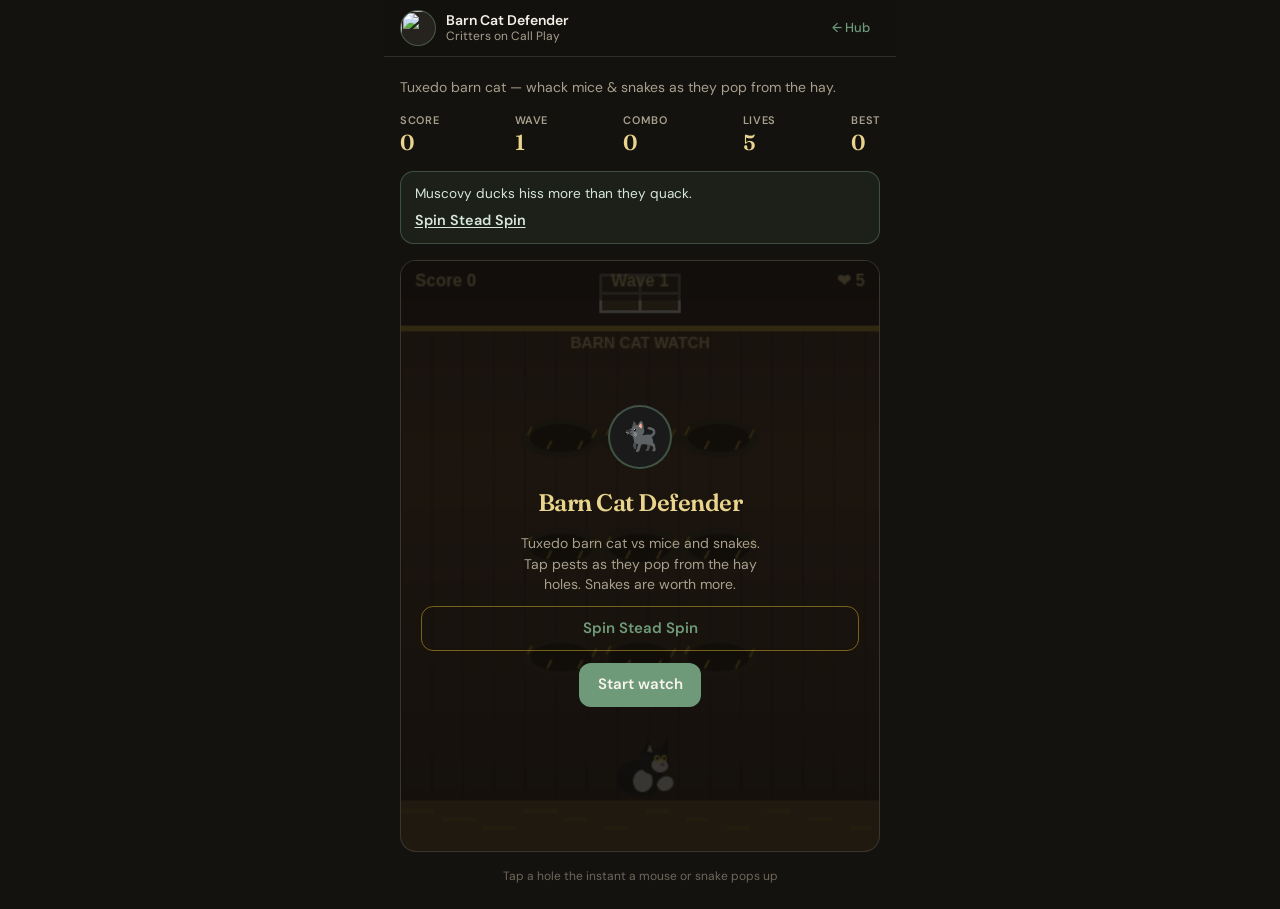
==== barn-cat.html @ 279a1c1e "Give every game a high score, a farm fact, and a plain Stead Spin link. A win is only beating the hi" ====
<!DOCTYPE html>
<html lang="en">
<head>
<meta charset="UTF-8" />
<meta name="viewport" content="width=device-width, initial-scale=1, viewport-fit=cover" />
<meta name="theme-color" content="#243028" />
<meta name="description" content="Barn Cat Defender — tuxedo cat vs mice and snakes. Critters on Call Play." />
<title>Barn Cat Defender · Critters on Call Play</title>
<link rel="icon" type="image/png" href="assets/pyrenees-logo.png" />
<link rel="preconnect" href="https://fonts.googleapis.com" />
<link rel="preconnect" href="https://fonts.gstatic.com" crossorigin />
<link href="https://fonts.googleapis.com/css2?family=DM+Sans:ital,opsz,wght@0,9..40,400;0,9..40,500;0,9..40,600;0,9..40,700&family=Fraunces:opsz,wght@9..144,500;9..144,600;9..144,700&display=swap" rel="stylesheet" />
<link rel="stylesheet" href="css/styles.css" />
</head>
<body>
<div class="app">
  <header class="site-header">
    <div class="site-header-inner">
      <a class="brand" href="index.html">
        <img class="brand-logo" src="assets/pyrenees-logo.png" alt="" width="36" height="36" />
        <span class="min-w-0">
          <span class="brand-title">Barn Cat Defender</span>
          <span class="brand-sub">Critters on Call Play</span>
        </span>
      </a>
      <a class="back-link" href="index.html">← Hub</a>
    </div>
  </header>
  <main class="main">
    <div class="game-shell">
      <p class="game-lede text-sm muted">Tuxedo barn cat — whack mice &amp; snakes as they pop from the hay.</p>
      <div class="game-hud">
        <div class="hud-stat"><span class="hud-label">Score</span><span class="hud-value tabular" id="score">0</span></div>
        <div class="hud-stat"><span class="hud-label">Wave</span><span class="hud-value tabular" id="wave">1</span></div>
        <div class="hud-stat"><span class="hud-label">Combo</span><span class="hud-value tabular" id="combo">0</span></div>
        <div class="hud-stat"><span class="hud-label">Lives</span><span class="hud-value tabular" id="lives">5</span></div>
        <div class="hud-stat"><span class="hud-label">Best</span><span class="hud-value tabular" id="best">0</span></div>
      </div>
      <div class="play-prompts" aria-label="Learn and spin">
        <p class="learn-prompt" id="learn-prompt">Muscovy ducks hiss more than they quack.</p>
        <p class="spin-prompt"><a href="https://Code4CrittersonCallApps.github.io/critters-on-call/giving-wheel/">Spin Stead Spin</a></p>
      </div>
      <div class="game-stage" id="stage">
        <canvas id="canvas" width="340" height="420" aria-label="Barn Cat Defender game"></canvas>
        <div class="game-overlay" id="overlay">
          <div class="overlay-badge" aria-hidden="true">🐈‍⬛</div>
          <h2 id="overlay-title">Barn Cat Defender</h2>
          <p id="overlay-msg">Tuxedo barn cat vs mice and snakes. Tap pests as they pop from the hay holes. Snakes are worth more.</p>
          <p class="win-line" id="win-line" hidden></p>
          <a class="btn btn-outline btn-block" id="win-spin" href="https://Code4CrittersonCallApps.github.io/critters-on-call/giving-wheel/" hidden>Spin Stead Spin</a>
          <button type="button" class="btn btn-primary" id="start-btn">Start watch</button>
        </div>
      </div>
      <p class="game-hint" id="hint">Tap a hole the instant a mouse or snake pops up</p>
    </div>
  </main>
</div>
<script src="js/scores.js"></script>
<script src="js/barn-cat.js"></script>
</body>
</html>
---- css/styles.css ----
/* Critters on Call — Play hub */
:root {
  --gold: #6f9a7a;
  --gold-hover: #5d8468;
  --gold-soft: rgba(111, 154, 122, 0.16);
  --gold-ring: rgba(111, 154, 122, 0.45);
  --ink: #0f0e0c;
  --bg: #14120f;
  --surface: #1c1a16;
  --surface-2: #26231e;
  --border: rgba(255, 248, 230, 0.12);
  --fg: #f5f0e6;
  --muted: #a89f8c;
  --subtle: #6e675a;
  --accent: #e8d48c;
  --primary-fg: #f7f4ee;
  --danger: #c45c4a;
  --success: #6a9e6a;
  --radius: 1rem;
  --max: 32rem;
  --safe-b: env(safe-area-inset-bottom, 0px);
  --font: "DM Sans", "Segoe UI", system-ui, sans-serif;
  --display: "Fraunces", "Georgia", "Times New Roman", serif;
}

*, *::before, *::after { box-sizing: border-box; }
html { -webkit-text-size-adjust: 100%; }
html, body {
  margin: 0;
  min-height: 100dvh;
  background: var(--bg);
  color: var(--fg);
  font-family: var(--font);
  font-size: 16px;
  line-height: 1.45;
  -webkit-font-smoothing: antialiased;
  touch-action: manipulation;
}
img { max-width: 100%; display: block; }
a { color: inherit; text-decoration: none; }
button, input { font: inherit; color: inherit; }
button { cursor: pointer; border: none; background: none; }
h1, h2, h3 { font-family: var(--display); font-weight: 600; letter-spacing: -0.02em; margin: 0; }
p { margin: 0; }

.app {
  display: flex;
  flex-direction: column;
  min-height: 100dvh;
  max-width: var(--max);
  margin: 0 auto;
}

.site-header {
  position: sticky;
  top: 0;
  z-index: 40;
  border-bottom: 1px solid var(--border);
  background: rgba(20, 18, 15, 0.95);
  backdrop-filter: blur(12px);
}
.site-header-inner {
  display: flex;
  align-items: center;
  justify-content: space-between;
  height: 3.5rem;
  padding: 0 1rem;
  gap: 0.75rem;
}
.brand {
  display: flex;
  align-items: center;
  gap: 0.65rem;
  min-width: 0;
}
.brand-logo {
  width: 2.25rem;
  height: 2.25rem;
  border-radius: 999px;
  border: 1px solid rgba(111, 154, 122, 0.45);
  object-fit: cover;
  flex-shrink: 0;
  background: var(--surface-2);
}
.brand-title {
  display: block;
  font-size: 0.875rem;
  font-weight: 600;
  line-height: 1.2;
  white-space: nowrap;
  overflow: hidden;
  text-overflow: ellipsis;
}
.brand-sub {
  display: block;
  font-size: 0.75rem;
  color: var(--muted);
  line-height: 1.2;
}
.back-link {
  font-size: 0.8125rem;
  color: var(--gold);
  font-weight: 500;
  white-space: nowrap;
  padding: 0.35rem 0.6rem;
  border-radius: 0.5rem;
}
.back-link:hover { background: var(--gold-soft); }

.main {
  flex: 1;
  width: 100%;
  padding: 1.25rem 1rem calc(1.5rem + var(--safe-b));
}
.stack { display: flex; flex-direction: column; gap: 1.5rem; }
.stack-sm { display: flex; flex-direction: column; gap: 1rem; }
.muted { color: var(--muted); }
.text-sm { font-size: 0.875rem; }
.text-xs { font-size: 0.75rem; }
.tabular { font-variant-numeric: tabular-nums; }
.min-w-0 { min-width: 0; }

.hero {
  position: relative;
  border-radius: var(--radius);
  overflow: hidden;
  border: 1px solid var(--border);
  aspect-ratio: 16 / 9;
  background: var(--surface-2);
}
.hero img {
  width: 100%;
  height: 100%;
  object-fit: cover;
}
.hero-fade {
  position: absolute;
  inset: 0;
  background: linear-gradient(to top, rgba(15, 14, 12, 0.92) 0%, rgba(15, 14, 12, 0.35) 55%, transparent 100%);
}
.hero-copy {
  position: absolute;
  left: 1rem;
  right: 1rem;
  bottom: 1rem;
  display: flex;
  flex-direction: column;
  gap: 0.35rem;
}
.pill {
  display: inline-flex;
  align-self: flex-start;
  font-size: 0.6875rem;
  font-weight: 600;
  letter-spacing: 0.04em;
  text-transform: uppercase;
  color: var(--primary-fg);
  background: var(--gold);
  padding: 0.25rem 0.55rem;
  border-radius: 999px;
}

.btn {
  display: inline-flex;
  align-items: center;
  justify-content: center;
  gap: 0.4rem;
  min-height: 2.75rem;
  padding: 0.65rem 1.15rem;
  border-radius: 0.75rem;
  font-weight: 600;
  font-size: 0.9375rem;
  transition: background 0.15s, transform 0.1s;
}
.btn:active { transform: scale(0.98); }
.btn-primary {
  background: var(--gold);
  color: var(--primary-fg);
}
.btn-primary:hover { background: var(--gold-hover); }
.btn-ghost {
  background: var(--surface-2);
  color: var(--fg);
  border: 1px solid var(--border);
}
.btn-ghost:hover { border-color: var(--gold-ring); }
.btn-block { width: 100%; }
.btn:disabled {
  opacity: 0.45;
  cursor: not-allowed;
  transform: none;
}

.door-grid { display: flex; flex-direction: column; gap: 0.65rem; }
.door {
  display: flex;
  align-items: center;
  gap: 0.75rem;
  padding: 0.9rem 1rem;
  background: var(--surface);
  border: 1px solid var(--border);
  border-radius: var(--radius);
  transition: border-color 0.15s, background 0.15s;
}
.door:hover { border-color: var(--gold-ring); background: var(--surface-2); }
.door-emoji {
  width: 2.75rem;
  height: 2.75rem;
  display: flex;
  align-items: center;
  justify-content: center;
  font-size: 1.5rem;
  background: var(--gold-soft);
  border-radius: 0.75rem;
  flex-shrink: 0;
}
.door-body { flex: 1; min-width: 0; }
.door-title {
  display: block;
  font-weight: 600;
  font-size: 1rem;
}
.door-desc {
  display: block;
  font-size: 0.75rem;
  color: var(--muted);
  margin-top: 0.15rem;
}
.door-chevron {
  width: 1.25rem;
  height: 1.25rem;
  color: var(--subtle);
  flex-shrink: 0;
}

.note-link {
  display: block;
  text-align: center;
  font-size: 0.75rem;
  color: var(--muted);
  padding: 0.75rem;
  border: 1px dashed var(--border);
  border-radius: 0.75rem;
}
.note-link a {
  color: var(--gold);
  font-weight: 500;
  text-decoration: underline;
  text-underline-offset: 2px;
}

.footer-tiny {
  text-align: center;
  font-size: 0.6875rem;
  color: var(--subtle);
  padding: 0.5rem 0 0.25rem;
}

/* Game shell */
.game-shell { display: flex; flex-direction: column; gap: 1rem; }
.game-hud {
  display: flex;
  align-items: center;
  justify-content: space-between;
  gap: 0.75rem;
  flex-wrap: wrap;
}
.hud-stat {
  display: flex;
  flex-direction: column;
  gap: 0.1rem;
}
.hud-label {
  font-size: 0.6875rem;
  text-transform: uppercase;
  letter-spacing: 0.06em;
  color: var(--muted);
  font-weight: 600;
}
.hud-value {
  font-family: var(--display);
  font-size: 1.35rem;
  font-weight: 600;
  color: var(--accent);
  line-height: 1.1;
}
.game-stage {
  position: relative;
  width: 100%;
  background: var(--surface);
  border: 1px solid var(--border);
  border-radius: var(--radius);
  overflow: hidden;
  touch-action: none;
  user-select: none;
  -webkit-user-select: none;
}
.game-stage canvas {
  display: block;
  width: 100%;
  height: auto;
  vertical-align: middle;
}
.game-overlay {
  position: absolute;
  inset: 0;
  display: flex;
  flex-direction: column;
  align-items: center;
  justify-content: center;
  gap: 0.75rem;
  padding: 1.25rem;
  background: rgba(15, 14, 12, 0.82);
  text-align: center;
  z-index: 5;
}
.game-overlay.hidden { display: none; }
.game-overlay h2 { font-size: 1.5rem; color: var(--accent); }
.game-overlay p { font-size: 0.875rem; color: var(--muted); max-width: 16rem; }
.game-controls {
  display: flex;
  gap: 0.5rem;
  flex-wrap: wrap;
}
.game-hint {
  font-size: 0.75rem;
  color: var(--subtle);
  text-align: center;
}

/* Barn Cat holes */
.mole-grid {
  display: grid;
  grid-template-columns: repeat(3, 1fr);
  gap: 0.65rem;
  padding: 1rem;
  min-height: 22rem;
  background:
    radial-gradient(ellipse at 30% 20%, rgba(201, 162, 39, 0.08), transparent 50%),
    linear-gradient(180deg, #2a2418 0%, #1a1712 100%);
}
.hole {
  aspect-ratio: 1;
  border-radius: 50%;
  background: radial-gradient(circle at 50% 40%, #3d3428, #1a1510 70%);
  border: 3px solid #4a3f30;
  position: relative;
  overflow: hidden;
  box-shadow: inset 0 8px 16px rgba(0,0,0,0.5);
}
.critter-pop {
  position: absolute;
  left: 50%;
  bottom: -10%;
  transform: translateX(-50%) translateY(110%);
  font-size: clamp(2rem, 12vw, 2.75rem);
  line-height: 1;
  transition: transform 0.12s ease-out;
  cursor: pointer;
  filter: drop-shadow(0 2px 4px rgba(0,0,0,0.4));
  user-select: none;
}
.critter-pop.up { transform: translateX(-50%) translateY(0); }
.critter-pop.whacked { transform: translateX(-50%) translateY(0) scale(0.7); opacity: 0.5; }

/* Match cards */
.match-grid {
  display: grid;
  grid-template-columns: repeat(3, 1fr);
  gap: 0.5rem;
  padding: 0.75rem;
  min-height: 20rem;
  background: var(--surface);
}
.match-card {
  aspect-ratio: 3 / 4;
  perspective: 600px;
  cursor: pointer;
  border: none;
  padding: 0;
  background: transparent;
}
.match-card-inner {
  position: relative;
  width: 100%;
  height: 100%;
  transition: transform 0.35s;
  transform-style: preserve-3d;
}
.match-card.flipped .match-card-inner,
.match-card.matched .match-card-inner {
  transform: rotateY(180deg);
}
.match-face {
  position: absolute;
  inset: 0;
  backface-visibility: hidden;
  border-radius: 0.65rem;
  display: flex;
  flex-direction: column;
  align-items: center;
  justify-content: center;
  gap: 0.2rem;
  padding: 0.35rem;
  border: 1px solid var(--border);
}
.match-back {
  background: linear-gradient(145deg, var(--gold-soft), var(--surface-2));
  color: var(--gold);
  font-size: 1.5rem;
}
.match-front {
  background: var(--surface-2);
  transform: rotateY(180deg);
}
.match-front .emoji { font-size: 1.75rem; line-height: 1; }
.match-front .name {
  font-size: 0.65rem;
  font-weight: 600;
  text-align: center;
  line-height: 1.2;
  color: var(--accent);
}
.match-card.matched .match-front {
  border-color: var(--gold);
  box-shadow: 0 0 0 2px var(--gold-ring);
}
.match-card:disabled { cursor: default; }

@media (min-width: 400px) {
  .match-grid { grid-template-columns: repeat(4, 1fr); }
}

/* —— Build-matched game extras —— */
.game-lede { margin: 0; line-height: 1.45; }
.game-msg {
  text-align: center;
  font-size: 0.75rem;
  color: var(--gold);
  font-weight: 500;
  min-height: 1.1rem;
}
.overlay-emoji { font-size: 2.5rem; margin: 0; line-height: 1; }
.overlay-badge {
  width: 4rem; height: 4rem; border-radius: 999px;
  background: #1a1a1a; border: 2px solid var(--gold-ring);
  display: flex; align-items: center; justify-content: center;
  font-size: 1.75rem; margin-bottom: 0.35rem;
}
.door-thumb {
  width: 3.5rem; height: 3.5rem; border-radius: 999px;
  object-fit: cover; border: 2px solid var(--gold-ring);
  background: #f5f2eb; flex-shrink: 0;
}
.door-emoji-sky { background: rgba(12, 40, 70, 0.55) !important; }
.door-emoji-dark { background: #1a1a1a !important; }

.guard-picker {
  display: grid;
  grid-template-columns: repeat(3, 1fr);
  gap: 0.5rem;
  width: 100%;
  margin: 0.75rem 0 0.5rem;
}
.guard-card {
  border-radius: 1rem;
  border: 2px solid var(--border);
  background: var(--surface);
  padding: 0.4rem;
  text-align: center;
  transition: border-color 0.15s, background 0.15s;
}
.guard-card.selected {
  border-color: var(--gold);
  background: var(--gold-soft);
  box-shadow: 0 3px 0 0 rgba(201, 162, 39, 0.3);
}
.guard-card.locked { opacity: 0.7; border-style: dashed; }
.guard-card:not(.locked):hover { border-color: var(--gold-ring); }
.guard-thumb-wrap { position: relative; width: 3.5rem; height: 3.5rem; margin: 0 auto; }
.guard-thumb {
  width: 3.5rem; height: 3.5rem; border-radius: 999px;
  object-fit: cover; border: 2px solid var(--gold-ring); background: #f5f2eb;
}
.guard-thumb.gray { filter: grayscale(1); border-color: var(--border); }
.guard-lock {
  position: absolute; inset: 0; display: flex; align-items: center; justify-content: center;
  border-radius: 999px; background: rgba(20,18,15,0.55); font-size: 0.7rem; font-weight: 800;
}
.guard-name { font-size: 0.7rem; font-weight: 700; margin: 0.25rem 0 0; line-height: 1.2; }
.guard-role { font-size: 0.6rem; color: var(--muted); margin: 0; line-height: 1.2; }
.guard-blurb { margin: 0 0 0.75rem; line-height: 1.4; }
.guard-controls {
  display: grid;
  grid-template-columns: repeat(3, 1fr);
  gap: 0.5rem;
  width: 100%;
  max-width: 17.5rem;
  margin: 0 auto;
}
.guard-controls .btn { min-height: 2.5rem; }

/* Critter Match */
.cm-ready-stage { border: none; background: transparent; min-height: 0; }
.cm-ready-avatars {
  display: flex; align-items: center; justify-content: center; gap: 0.5rem; margin-bottom: 0.35rem;
}
.cm-ready-avatars img {
  width: 3.5rem; height: 3.5rem; border-radius: 999px; object-fit: cover;
  border: 2px solid var(--gold-ring); background: #f5f2eb;
}
.cm-chips {
  display: flex; flex-wrap: wrap; justify-content: center; gap: 0.35rem; margin: 0.5rem 0 0.75rem;
}
.cm-chips span {
  font-size: 0.625rem; border: 1px solid var(--border); border-radius: 999px;
  padding: 0.15rem 0.5rem; color: var(--muted);
}
.cm-play { display: flex; flex-direction: column; gap: 1rem; }
.cm-play.hidden { display: none; }
.cm-critters {
  display: grid; grid-template-columns: repeat(4, 1fr); gap: 0.5rem;
}
.cm-critter {
  display: flex; flex-direction: column; align-items: center; gap: 0.25rem;
  padding: 0.5rem 0.25rem; border-radius: 0.85rem;
  border: 2px solid var(--border); background: var(--surface);
}
.cm-critter.selected { border-color: var(--gold); background: var(--gold-soft); }
.cm-critter.done { opacity: 0.4; }
.cm-critter-name { font-size: 0.65rem; font-weight: 600; text-align: center; line-height: 1.15; }
.cm-avatar {
  width: 2.75rem; height: 2.75rem; border-radius: 999px; object-fit: cover;
  border: 2px solid var(--gold-ring); background: #f5f2eb;
  display: inline-flex; align-items: center; justify-content: center;
}
.cm-avatar.lg { width: 3.5rem; height: 3.5rem; }
.cm-avatar.emoji { font-size: 1.35rem; background: var(--surface-2); }
.cm-facts { display: flex; flex-direction: column; gap: 0.5rem; }
.cm-fact {
  text-align: left; padding: 0.65rem 0.75rem; border-radius: 0.85rem;
  border: 2px solid var(--border); background: var(--surface);
  display: flex; flex-direction: column; gap: 0.15rem;
}
.cm-fact:hover:not(:disabled) { border-color: var(--gold-ring); }
.cm-fact.done { opacity: 0.35; }
.cm-fact.wrong { border-color: var(--danger); background: rgba(196,92,74,0.12); }
.cm-fact-name { font-size: 0.875rem; font-weight: 600; }
.cm-fact-breed { font-size: 0.7rem; color: var(--gold); font-weight: 500; }
.cm-fact-desc { font-size: 0.7rem; color: var(--muted); line-height: 1.35; }


.btn-outline {
  background: transparent;
  color: var(--gold);
  border: 1px solid rgba(201, 162, 39, 0.55);
}
.btn-outline:hover { background: var(--gold-soft); }

.door-earn-note {
  color: var(--gold) !important;
  font-weight: 600;
  margin-top: 0.25rem;
}

.guard-earn-chip {
  margin: 0.2rem 0 0;
  font-size: 0.55rem;
  font-weight: 700;
  color: var(--primary-fg);
  background: var(--gold);
  border-radius: 999px;
  padding: 0.1rem 0.35rem;
  display: inline-block;
}

.claim-chip-bar {
  display: flex;
  flex-wrap: wrap;
  gap: 0.4rem;
  justify-content: center;
  margin-top: 0.35rem;
}
.claim-chip-bar.hidden { display: none; }
.claim-chip-link {
  font-size: 0.75rem;
  font-weight: 600;
  color: var(--primary-fg);
  background: var(--gold);
  border-radius: 999px;
  padding: 0.35rem 0.75rem;
}

.earn-modal {
  position: fixed;
  inset: 0;
  z-index: 80;
  display: flex;
  align-items: center;
  justify-content: center;
  padding: 1rem;
  background: rgba(15, 14, 12, 0.72);
  backdrop-filter: blur(4px);
}
.earn-modal.hidden { display: none; }
.earn-modal-card {
  width: 100%;
  max-width: 20rem;
  background: var(--surface);
  border: 1px solid var(--border);
  border-radius: var(--radius);
  padding: 1.25rem 1.1rem 1.1rem;
  text-align: center;
  box-shadow: 0 12px 40px rgba(0, 0, 0, 0.45);
}
.earn-modal-emoji { font-size: 2rem; margin: 0 0 0.35rem; line-height: 1; }
.earn-modal-card h2 {
  font-size: 1.35rem;
  color: var(--accent);
  margin: 0 0 0.5rem;
}
.earn-modal-body {
  font-size: 0.875rem;
  color: var(--muted);
  line-height: 1.45;
  margin: 0 0 1rem;
}
.earn-modal-actions {
  display: flex;
  flex-direction: column;
  gap: 0.5rem;
}


.cap-note {
  text-align: center;
  margin: 0.15rem 0 0.35rem;
  min-height: 1em;
}
.aptitude-badge {
  display: inline-block;
  margin: 0 0 0.55rem;
  padding: 0.35rem 0.75rem;
  border-radius: 999px;
  border: 1px solid rgba(201,162,39,0.65);
  background: rgba(201,162,39,0.18);
  color: var(--gold, #c9a227);
  font-weight: 700;
  font-size: 0.8rem;
  letter-spacing: 0.02em;
}
.aptitude-badge[hidden] { display: none !important; }
.guard-card .guard-aptitude {
  margin: 0.15rem 0 0;
  font-size: 0.55rem;
  font-weight: 700;
  color: var(--gold);
}

.prize-line {
  margin: 0 0 0.55rem;
  font-family: var(--display, Fraunces, Georgia, serif);
  font-size: 1.05rem;
  font-weight: 600;
  color: var(--gold, #c9a227);
  line-height: 1.3;
}
.prize-line[hidden] { display: none !important; }

.play-prompts {
  border-radius: 0.85rem;
  border: 1px solid rgba(111, 154, 122, 0.4);
  background: rgba(111, 154, 122, 0.1);
  padding: 0.75rem 0.85rem;
  display: flex;
  flex-direction: column;
  gap: 0.4rem;
}
.learn-prompt {
  margin: 0;
  font-size: 0.85rem;
  line-height: 1.45;
  color: #d7e6db;
}
.spin-prompt { margin: 0; font-size: 0.9rem; font-weight: 600; }
.spin-prompt a { color: #d7e6db; text-decoration: underline; text-underline-offset: 0.15em; }
.win-line {
  margin: 0.2rem 0 0.35rem;
  font-weight: 650;
  color: #d7e6db;
}
.sms-line { margin: 0.1rem 0 0.45rem; }
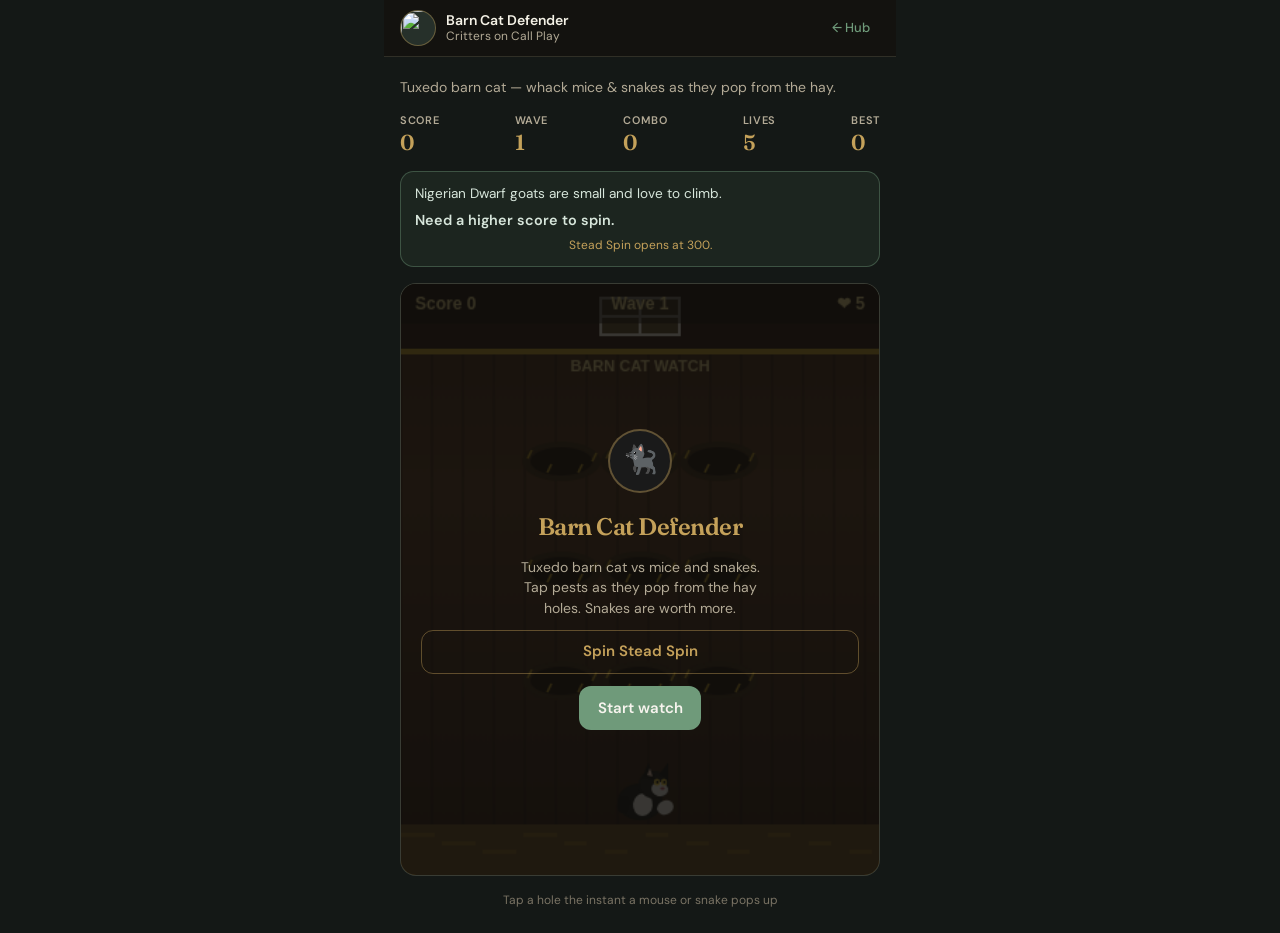
==== commit 3fd489d5: "Gate Stead Spin on a score and shift the hub to green and gold. The play hub uses the Gold membershi" ====
--- a/barn-cat.html
+++ b/barn-cat.html
@@ -38,7 +38,8 @@
       </div>
       <div class="play-prompts" aria-label="Learn and spin">
         <p class="learn-prompt" id="learn-prompt">Muscovy ducks hiss more than they quack.</p>
-        <p class="spin-prompt"><a href="https://Code4CrittersonCallApps.github.io/critters-on-call/giving-wheel/">Spin Stead Spin</a></p>
+        <p class="spin-prompt"><a class="spin-gate" data-label="Spin Stead Spin" href="https://Code4CrittersonCallApps.github.io/critters-on-call/giving-wheel/">Spin Stead Spin</a></p>
+        <p class="spin-target text-xs" id="spin-target"></p>
       </div>
       <div class="game-stage" id="stage">
         <canvas id="canvas" width="340" height="420" aria-label="Barn Cat Defender game"></canvas>
--- a/css/styles.css
+++ b/css/styles.css
@@ -1,18 +1,22 @@
 /* Critters on Call — Play hub */
 :root {
-  --gold: #6f9a7a;
-  --gold-hover: #5d8468;
-  --gold-soft: rgba(111, 154, 122, 0.16);
-  --gold-ring: rgba(111, 154, 122, 0.45);
+  --sage: #6f9a7a;
+  --sage-hover: #5d8468;
+  --sage-soft: rgba(111, 154, 122, 0.16);
+  --sage-ring: rgba(111, 154, 122, 0.45);
+  --gold: #c4a15a;
+  --gold-hover: #b08d45;
+  --gold-soft: rgba(196, 161, 90, 0.14);
+  --gold-ring: rgba(196, 161, 90, 0.42);
   --ink: #0f0e0c;
-  --bg: #14120f;
-  --surface: #1c1a16;
-  --surface-2: #26231e;
-  --border: rgba(255, 248, 230, 0.12);
-  --fg: #f5f0e6;
-  --muted: #a89f8c;
-  --subtle: #6e675a;
-  --accent: #e8d48c;
+  --bg: #141816;
+  --surface: #1c221e;
+  --surface-2: #26302a;
+  --border: rgba(232, 220, 180, 0.14);
+  --fg: #f4f1e6;
+  --muted: #b3aa96;
+  --subtle: #7a7364;
+  --accent: #c4a15a;
   --primary-fg: #f7f4ee;
   --danger: #c45c4a;
   --success: #6a9e6a;
@@ -77,7 +81,7 @@
   width: 2.25rem;
   height: 2.25rem;
   border-radius: 999px;
-  border: 1px solid rgba(111, 154, 122, 0.45);
+  border: 1px solid var(--gold-ring);
   object-fit: cover;
   flex-shrink: 0;
   background: var(--surface-2);
@@ -99,13 +103,13 @@
 }
 .back-link {
   font-size: 0.8125rem;
-  color: var(--gold);
+  color: var(--sage);
   font-weight: 500;
   white-space: nowrap;
   padding: 0.35rem 0.6rem;
   border-radius: 0.5rem;
 }
-.back-link:hover { background: var(--gold-soft); }
+.back-link:hover { background: var(--sage-soft); }
 
 .main {
   flex: 1;
@@ -155,7 +159,7 @@
   letter-spacing: 0.04em;
   text-transform: uppercase;
   color: var(--primary-fg);
-  background: var(--gold);
+  background: var(--sage);
   padding: 0.25rem 0.55rem;
   border-radius: 999px;
 }
@@ -174,10 +178,10 @@
 }
 .btn:active { transform: scale(0.98); }
 .btn-primary {
-  background: var(--gold);
+  background: var(--sage);
   color: var(--primary-fg);
 }
-.btn-primary:hover { background: var(--gold-hover); }
+.btn-primary:hover { background: var(--sage-hover); }
 .btn-ghost {
   background: var(--surface-2);
   color: var(--fg);
@@ -243,7 +247,7 @@
   border-radius: 0.75rem;
 }
 .note-link a {
-  color: var(--gold);
+  color: var(--sage);
   font-weight: 500;
   text-decoration: underline;
   text-underline-offset: 2px;
@@ -553,7 +557,7 @@
 .btn-outline {
   background: transparent;
   color: var(--gold);
-  border: 1px solid rgba(201, 162, 39, 0.55);
+  border: 1px solid var(--gold-ring);
 }
 .btn-outline:hover { background: var(--gold-soft); }
 
@@ -568,7 +572,7 @@
   font-size: 0.55rem;
   font-weight: 700;
   color: var(--primary-fg);
-  background: var(--gold);
+  background: var(--sage);
   border-radius: 999px;
   padding: 0.1rem 0.35rem;
   display: inline-block;
@@ -586,7 +590,7 @@
   font-size: 0.75rem;
   font-weight: 600;
   color: var(--primary-fg);
-  background: var(--gold);
+  background: var(--sage);
   border-radius: 999px;
   padding: 0.35rem 0.75rem;
 }
@@ -690,3 +694,291 @@
   color: #d7e6db;
 }
 .sms-line { margin: 0.1rem 0 0.45rem; }
+
+/* Ducks to Bed */
+.dtb-stage {
+  touch-action: manipulation;
+  border: none;
+  background: transparent;
+  overflow: visible;
+  min-height: 0;
+}
+.dtb-play { display: flex; flex-direction: column; gap: 0.75rem; }
+.dtb-play.hidden { display: none; }
+.dtb-barn {
+  border-radius: 0.9rem;
+  border: 1px solid rgba(111, 154, 122, 0.45);
+  background: linear-gradient(180deg, #2a3830 0%, #1c2822 100%);
+  padding: 0.7rem 0.75rem 0.65rem;
+}
+.dtb-barn.locked { background: linear-gradient(180deg, #1a2420 0%, #141c18 100%); }
+.dtb-door {
+  display: flex;
+  align-items: center;
+  justify-content: space-between;
+  gap: 0.5rem;
+  font-family: var(--display);
+  font-size: 0.95rem;
+  color: #d7e6db;
+}
+.dtb-door-mark {
+  font-size: 0.7rem;
+  letter-spacing: 0.04em;
+  text-transform: uppercase;
+  font-family: var(--font);
+  font-weight: 700;
+  color: #f7f4ee;
+  background: var(--sage);
+  border-radius: 999px;
+  padding: 0.15rem 0.5rem;
+}
+.dtb-inside {
+  display: flex;
+  flex-wrap: wrap;
+  gap: 0.3rem;
+  min-height: 1.6rem;
+  margin-top: 0.45rem;
+}
+.dtb-token {
+  font-size: 0.65rem;
+  color: #d7e6db;
+  background: rgba(111, 154, 122, 0.2);
+  border: 1px solid rgba(111, 154, 122, 0.35);
+  border-radius: 999px;
+  padding: 0.12rem 0.45rem;
+}
+.dtb-train { display: flex; flex-direction: column; gap: 0.4rem; }
+.dtb-bird {
+  display: flex;
+  align-items: center;
+  gap: 0.65rem;
+  width: 100%;
+  text-align: left;
+  padding: 0.4rem 0.65rem;
+  border-radius: 0.85rem;
+  border: 1px solid var(--border);
+  background: var(--surface);
+  min-height: 3.15rem;
+}
+.dtb-bird.hop { transform: translateY(-3px); }
+.dtb-bird-name { font-size: 0.9rem; font-weight: 650; line-height: 1.15; }
+.dtb-bird-meta { font-size: 0.7rem; color: var(--muted); }
+.dtb-sprite {
+  position: relative;
+  width: 2.75rem;
+  height: 2.15rem;
+  flex-shrink: 0;
+}
+.dtb-sprite .body,
+.dtb-sprite .head,
+.dtb-sprite .bill,
+.dtb-sprite .knob,
+.dtb-sprite .neck,
+.dtb-sprite .chin {
+  position: absolute;
+  display: block;
+}
+.dtb-sprite.runner .body {
+  width: 0.85rem; height: 1.15rem; left: 0.85rem; bottom: 0.1rem;
+  background: #6d5344; border-radius: 40% 40% 46% 46%;
+}
+.dtb-sprite.runner .head {
+  width: 0.7rem; height: 0.7rem; left: 0.95rem; top: 0.05rem;
+  background: #5a4538; border-radius: 50%;
+}
+.dtb-sprite.runner .bill {
+  width: 0.55rem; height: 0.22rem; left: 1.55rem; top: 0.32rem;
+  background: #e07a3d; border-radius: 0 3px 3px 0;
+}
+.dtb-sprite.pekin .body {
+  width: 1.45rem; height: 1rem; left: 0.55rem; bottom: 0.2rem;
+  background: #f3efe6; border-radius: 50%;
+  box-shadow: inset -5px -3px 0 #e2d9cc;
+}
+.dtb-sprite.pekin .head {
+  width: 0.72rem; height: 0.72rem; left: 1.55rem; top: 0.35rem;
+  background: #f7f4ee; border-radius: 50%;
+}
+.dtb-sprite.pekin .bill {
+  width: 0.48rem; height: 0.28rem; left: 2.15rem; top: 0.58rem;
+  background: #e08a3c; border-radius: 0 4px 4px 0;
+}
+.dtb-sprite.gander .body {
+  width: 1.6rem; height: 1.05rem; left: 0.35rem; bottom: 0.15rem;
+  background: #f7f4ee; border-radius: 50%;
+  box-shadow: inset -6px -3px 0 #e4ddd2;
+}
+.dtb-sprite.gander .neck {
+  width: 0.28rem; height: 0.85rem; left: 1.55rem; bottom: 0.7rem;
+  background: #f7f4ee; border-radius: 40%;
+}
+.dtb-sprite.gander .head {
+  width: 0.62rem; height: 0.55rem; left: 1.45rem; top: 0.02rem;
+  background: #f7f4ee; border-radius: 50%;
+}
+.dtb-sprite.gander .bill {
+  width: 0.55rem; height: 0.2rem; left: 1.95rem; top: 0.22rem;
+  background: #e08a3c; border-radius: 0 3px 3px 0;
+}
+.dtb-sprite.gander .knob {
+  width: 0.28rem; height: 0.22rem; left: 1.85rem; top: 0;
+  background: #e08a3c; border-radius: 50%;
+}
+.dtb-sprite.asian .body {
+  width: 1.45rem; height: 0.95rem; left: 0.3rem; bottom: 0.15rem;
+  background: #8d928a; border-radius: 50%;
+}
+.dtb-sprite.asian .neck {
+  width: 0.26rem; height: 0.95rem; left: 1.4rem; bottom: 0.65rem;
+  background: #7e847c; border-radius: 40%;
+}
+.dtb-sprite.asian .head {
+  width: 0.58rem; height: 0.5rem; left: 1.28rem; top: 0.02rem;
+  background: #9aa096; border-radius: 50%;
+}
+.dtb-sprite.asian .bill {
+  width: 0.5rem; height: 0.18rem; left: 1.75rem; top: 0.22rem;
+  background: #d7a15a; border-radius: 0 3px 3px 0;
+}
+.dtb-sprite.muscovy .body {
+  width: 1.35rem; height: 0.9rem; left: 0.45rem; bottom: 0.2rem;
+  background: #2c3330; border-radius: 50%;
+}
+.dtb-sprite.muscovy .head {
+  width: 0.7rem; height: 0.62rem; left: 1.45rem; top: 0.28rem;
+  background: #24302c; border-radius: 50%;
+}
+.dtb-sprite.muscovy .bill {
+  width: 0.42rem; height: 0.22rem; left: 2.02rem; top: 0.5rem;
+  background: #c45c4a; border-radius: 40%;
+}
+.dtb-sprite.muscovy.small { transform: scale(0.82); transform-origin: 30% 80%; }
+.dtb-sprite.canada .body {
+  width: 1.5rem; height: 0.95rem; left: 0.3rem; bottom: 0.15rem;
+  background: #8a6244; border-radius: 50%;
+}
+.dtb-sprite.canada .neck {
+  width: 0.28rem; height: 0.8rem; left: 1.45rem; bottom: 0.7rem;
+  background: #1c1e1c; border-radius: 40%;
+}
+.dtb-sprite.canada .head {
+  width: 0.55rem; height: 0.48rem; left: 1.32rem; top: 0.05rem;
+  background: #1c1e1c; border-radius: 50%;
+}
+.dtb-sprite.canada .chin {
+  width: 0.28rem; height: 0.18rem; left: 1.55rem; top: 0.28rem;
+  background: #f3efe6; border-radius: 50%;
+}
+.dtb-sprite.canada .bill {
+  width: 0.48rem; height: 0.16rem; left: 1.75rem; top: 0.22rem;
+  background: #2a2a28; border-radius: 0 3px 3px 0;
+}
+.dtb-lock { margin-top: 0.15rem; }
+.dtb-yard {
+  position: relative;
+  height: 13rem;
+  border-radius: 0.9rem;
+  border: 1px solid var(--border);
+  background:
+    linear-gradient(180deg, rgba(111,154,122,0.08), rgba(111,154,122,0.02)),
+    var(--surface);
+  overflow: hidden;
+  touch-action: none;
+}
+.dtb-sleeper {
+  position: absolute;
+  bottom: 0.45rem;
+  width: 6.3rem;
+  margin-left: -3.15rem;
+  text-align: center;
+  pointer-events: none;
+}
+.dtb-sleeper-name { font-size: 0.68rem; font-weight: 700; line-height: 1.15; }
+.dtb-sleeper-breed { font-size: 0.58rem; color: var(--muted); line-height: 1.2; }
+.dtb-sleeper .dtb-sprite { margin: 0 auto; }
+.dtb-kernels { font-size: 0.62rem; color: #d7e6db; min-height: 0.8rem; }
+.dtb-treat {
+  position: absolute;
+  top: 0.35rem;
+  width: 0.55rem;
+  height: 0.7rem;
+  margin-left: -0.28rem;
+  border-radius: 50% 50% 45% 45%;
+  background: #e0b15a;
+  box-shadow: inset -2px -2px 0 #c4923e;
+  transition: top 0.46s linear;
+  z-index: 2;
+}
+.dtb-treat.fall { top: calc(100% - 1.35rem); }
+.dtb-pop {
+  position: absolute;
+  top: 0.4rem;
+  font-size: 0.75rem;
+  font-weight: 700;
+  color: #d7e6db;
+  transform: translateX(-50%);
+  pointer-events: none;
+}
+
+/* Hub: sage field, restrained gold, membership card (not a coupon) */
+.hero.card-hero {
+  aspect-ratio: auto;
+  background: #17201b;
+  border: 1px solid var(--gold-ring);
+  box-shadow: 0 0 0 1px var(--sage-ring);
+}
+.hero.card-hero img {
+  width: 100%;
+  height: auto;
+  object-fit: contain;
+}
+.play-path {
+  border-radius: 0.85rem;
+  border: 1px solid var(--sage-ring);
+  background: linear-gradient(180deg, rgba(111, 154, 122, 0.16), rgba(196, 161, 90, 0.06));
+  padding: 1.15rem 1.1rem 1.2rem;
+}
+.play-path h2 {
+  font-size: 1.55rem;
+  margin: 0 0 0.55rem;
+  color: var(--gold);
+}
+.play-path ol {
+  margin: 0.2rem 0 0.85rem;
+  padding-left: 1.25rem;
+  font-size: 1rem;
+  line-height: 1.5;
+  color: var(--fg);
+}
+.play-path ol strong { color: var(--gold); font-weight: 650; }
+.play-path .learn-prompt { color: #e7f0e9; font-size: 0.95rem; }
+.spin-gate-locked,
+.spin-gate-ready { margin: 0.75rem 0 0; font-size: 1rem; font-weight: 650; }
+.spin-gate-locked { color: var(--muted); }
+.spin-gate-ready a { color: var(--gold); text-decoration: underline; text-underline-offset: 0.15em; }
+.choose-title { font-size: 1.35rem; color: var(--fg); }
+.door-fowl {
+  width: 3.5rem;
+  height: 2.75rem;
+  font-size: 1.05rem;
+  letter-spacing: -0.12em;
+  gap: 0;
+}
+.spin-target { text-align: center; color: var(--gold); }
+.fowl-kinds {
+  display: flex;
+  align-items: flex-end;
+  justify-content: center;
+  gap: 0.85rem;
+  min-height: 2.4rem;
+  margin-bottom: 0.15rem;
+}
+.fowl-kind {
+  display: flex;
+  flex-direction: column;
+  align-items: center;
+  gap: 0.1rem;
+  font-size: 0.62rem;
+  color: var(--muted);
+  font-weight: 600;
+}
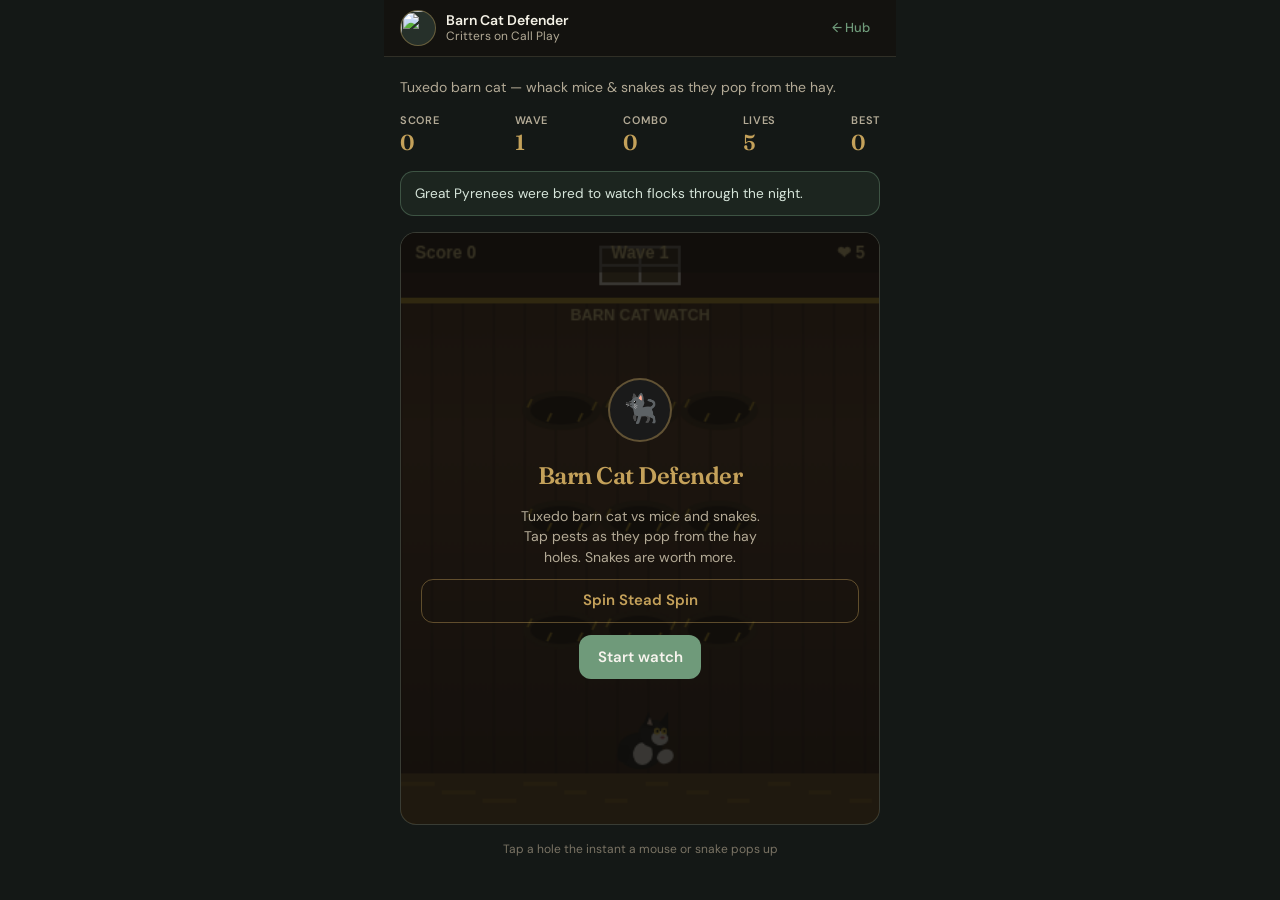
==== commit c778d6ab: "Hide the spin line until that game is finished. Each game page stays quiet before play, then shows a" ====
--- a/barn-cat.html
+++ b/barn-cat.html
@@ -38,8 +38,7 @@
       </div>
       <div class="play-prompts" aria-label="Learn and spin">
         <p class="learn-prompt" id="learn-prompt">Muscovy ducks hiss more than they quack.</p>
-        <p class="spin-prompt"><a class="spin-gate" data-label="Spin Stead Spin" href="https://Code4CrittersonCallApps.github.io/critters-on-call/giving-wheel/">Spin Stead Spin</a></p>
-        <p class="spin-target text-xs" id="spin-target"></p>
+        <p class="spin-prompt" id="spin-prompt" hidden></p>
       </div>
       <div class="game-stage" id="stage">
         <canvas id="canvas" width="340" height="420" aria-label="Barn Cat Defender game"></canvas>
@@ -56,7 +55,7 @@
     </div>
   </main>
 </div>
-<script src="js/scores.js"></script>
+<script src="js/scores.js?v=playspin"></script>
 <script src="js/barn-cat.js"></script>
 </body>
 </html>
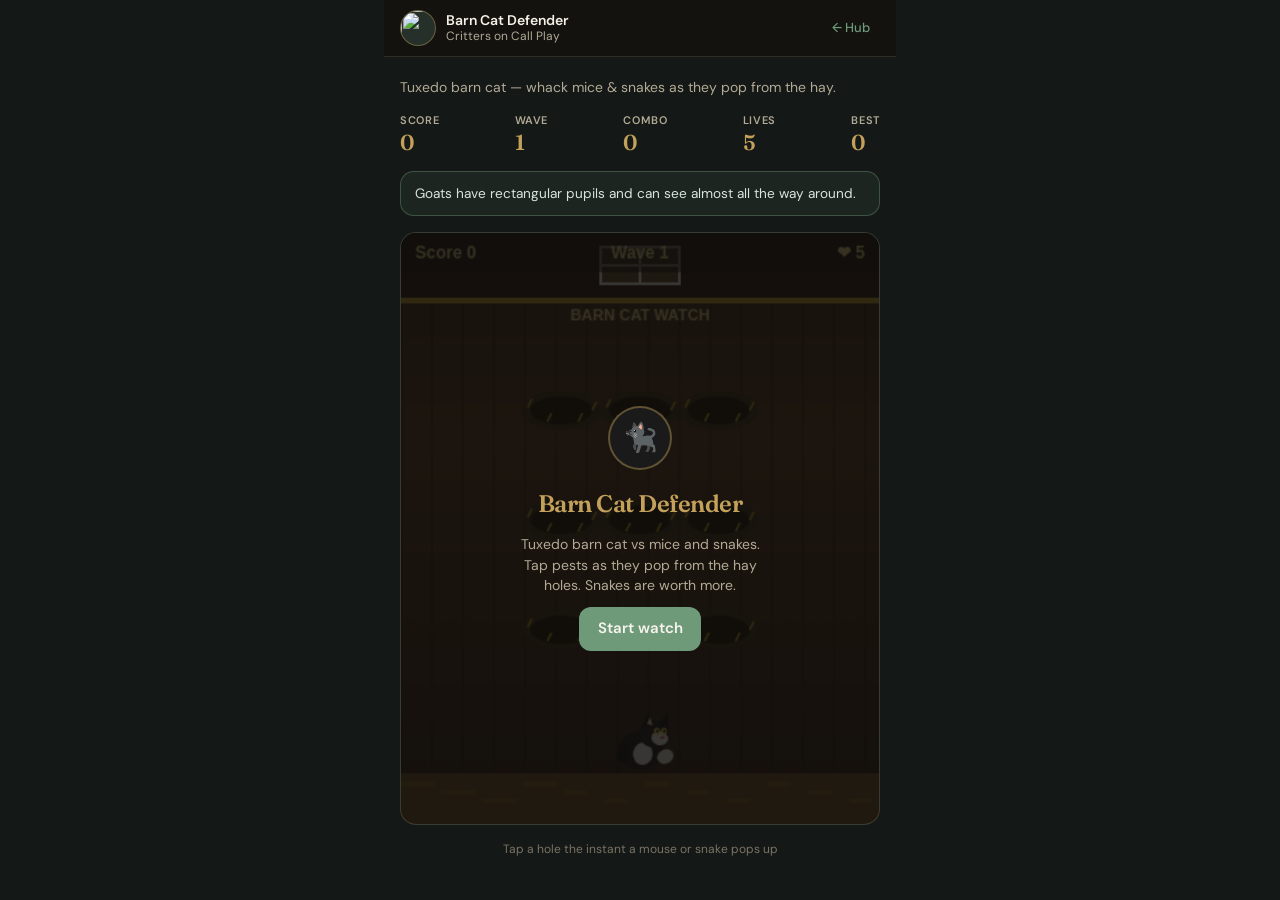
==== commit 255a45f7: "Show Stead Spin only after this game's score. The hub no longer links to the wheel. A finished game " ====
--- a/barn-cat.html
+++ b/barn-cat.html
@@ -10,7 +10,7 @@
 <link rel="preconnect" href="https://fonts.googleapis.com" />
 <link rel="preconnect" href="https://fonts.gstatic.com" crossorigin />
 <link href="https://fonts.googleapis.com/css2?family=DM+Sans:ital,opsz,wght@0,9..40,400;0,9..40,500;0,9..40,600;0,9..40,700&family=Fraunces:opsz,wght@9..144,500;9..144,600;9..144,700&display=swap" rel="stylesheet" />
-<link rel="stylesheet" href="css/styles.css" />
+<link rel="stylesheet" href="css/styles.css?v=scoregate" />
 </head>
 <body>
 <div class="app">
@@ -47,7 +47,7 @@
           <h2 id="overlay-title">Barn Cat Defender</h2>
           <p id="overlay-msg">Tuxedo barn cat vs mice and snakes. Tap pests as they pop from the hay holes. Snakes are worth more.</p>
           <p class="win-line" id="win-line" hidden></p>
-          <a class="btn btn-outline btn-block" id="win-spin" href="https://Code4CrittersonCallApps.github.io/critters-on-call/giving-wheel/" hidden>Spin Stead Spin</a>
+          <a class="btn btn-outline btn-block" id="win-spin" hidden style="display:none">Spin Stead Spin</a>
           <button type="button" class="btn btn-primary" id="start-btn">Start watch</button>
         </div>
       </div>
@@ -55,7 +55,7 @@
     </div>
   </main>
 </div>
-<script src="js/scores.js?v=playspin"></script>
+<script src="js/scores.js?v=scoregate"></script>
 <script src="js/barn-cat.js"></script>
 </body>
 </html>
--- a/css/styles.css
+++ b/css/styles.css
@@ -688,6 +688,10 @@
 }
 .spin-prompt { margin: 0; font-size: 0.9rem; font-weight: 600; }
 .spin-prompt a { color: #d7e6db; text-decoration: underline; text-underline-offset: 0.15em; }
+#win-spin[hidden],
+.spin-prompt[hidden],
+.spin-gate-ready[hidden],
+.win-line[hidden] { display: none !important; }
 .win-line {
   margin: 0.2rem 0 0.35rem;
   font-weight: 650;
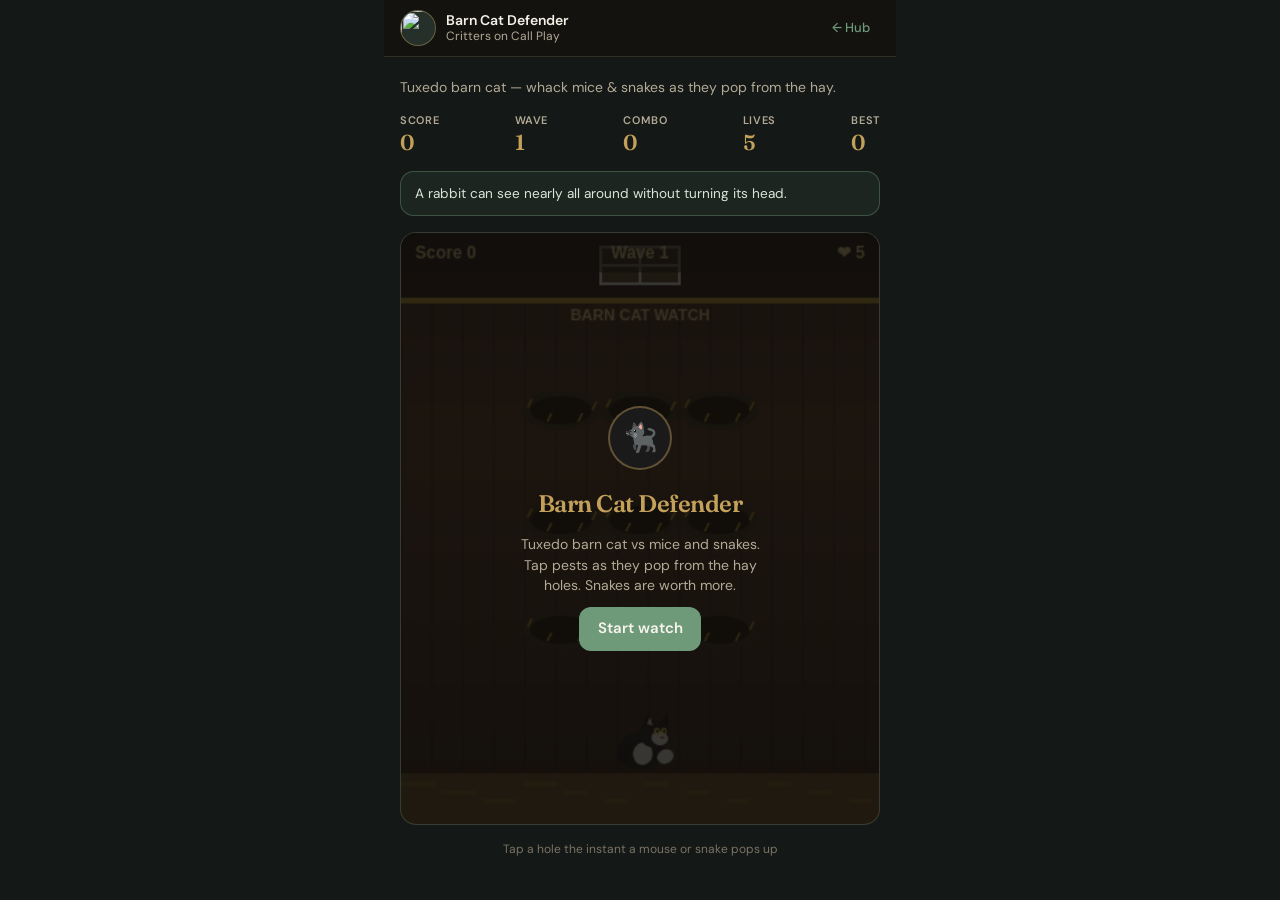
==== commit 143fff2b: "Barn Cat: calm mode (?calm=1) with generated ambient music and slower pace" ====
--- a/barn-cat.html
+++ b/barn-cat.html
@@ -29,6 +29,7 @@
   <main class="main">
     <div class="game-shell">
       <p class="game-lede text-sm muted">Tuxedo barn cat — whack mice &amp; snakes as they pop from the hay.</p>
+      <p class="calm-row" id="calm-row"><span class="calm-chip" id="calm-chip" hidden>Calm mode · slow &amp; easy</span><button type="button" class="btn btn-outline calm-music" id="music-btn" aria-pressed="false" hidden>♪ Music off</button></p>
       <div class="game-hud">
         <div class="hud-stat"><span class="hud-label">Score</span><span class="hud-value tabular" id="score">0</span></div>
         <div class="hud-stat"><span class="hud-label">Wave</span><span class="hud-value tabular" id="wave">1</span></div>
@@ -56,6 +57,7 @@
   </main>
 </div>
 <script src="js/scores.js?v=scoregate"></script>
-<script src="js/barn-cat.js"></script>
+<script src="js/calm-audio.js?v=calm1"></script>
+<script src="js/barn-cat.js?v=calm1"></script>
 </body>
 </html>
--- a/css/styles.css
+++ b/css/styles.css
@@ -986,3 +986,22 @@
   color: var(--muted);
   font-weight: 600;
 }
+
+/* Ducks to Bed — on-screen steer + actions */
+.dtb-controls {
+  display: flex;
+  gap: 0.5rem;
+  align-items: stretch;
+  justify-content: space-between;
+}
+.dtb-controls .btn { min-height: 2.75rem; flex: 1; touch-action: manipulation; }
+.dtb-controls #btn-door,
+.dtb-controls #btn-treat { flex: 1.4; }
+.dtb-controls #btn-door[hidden],
+.dtb-controls #btn-treat[hidden] { display: none !important; }
+
+/* Barn Cat calm mode (Gold calm-down game) */
+.calm-row { display: flex; align-items: center; gap: 0.5rem; flex-wrap: wrap; margin: 0.35rem 0 0; }
+.calm-row:not(:has(:not([hidden]))) { display: none; }
+.calm-chip { display: inline-block; font-size: 0.78rem; font-weight: 600; padding: 0.25rem 0.6rem; border-radius: 999px; background: rgba(106, 158, 106, 0.18); color: #3f6b3f; }
+.calm-music { min-height: 2.25rem; padding: 0.3rem 0.8rem; font-size: 0.85rem; width: auto; }
